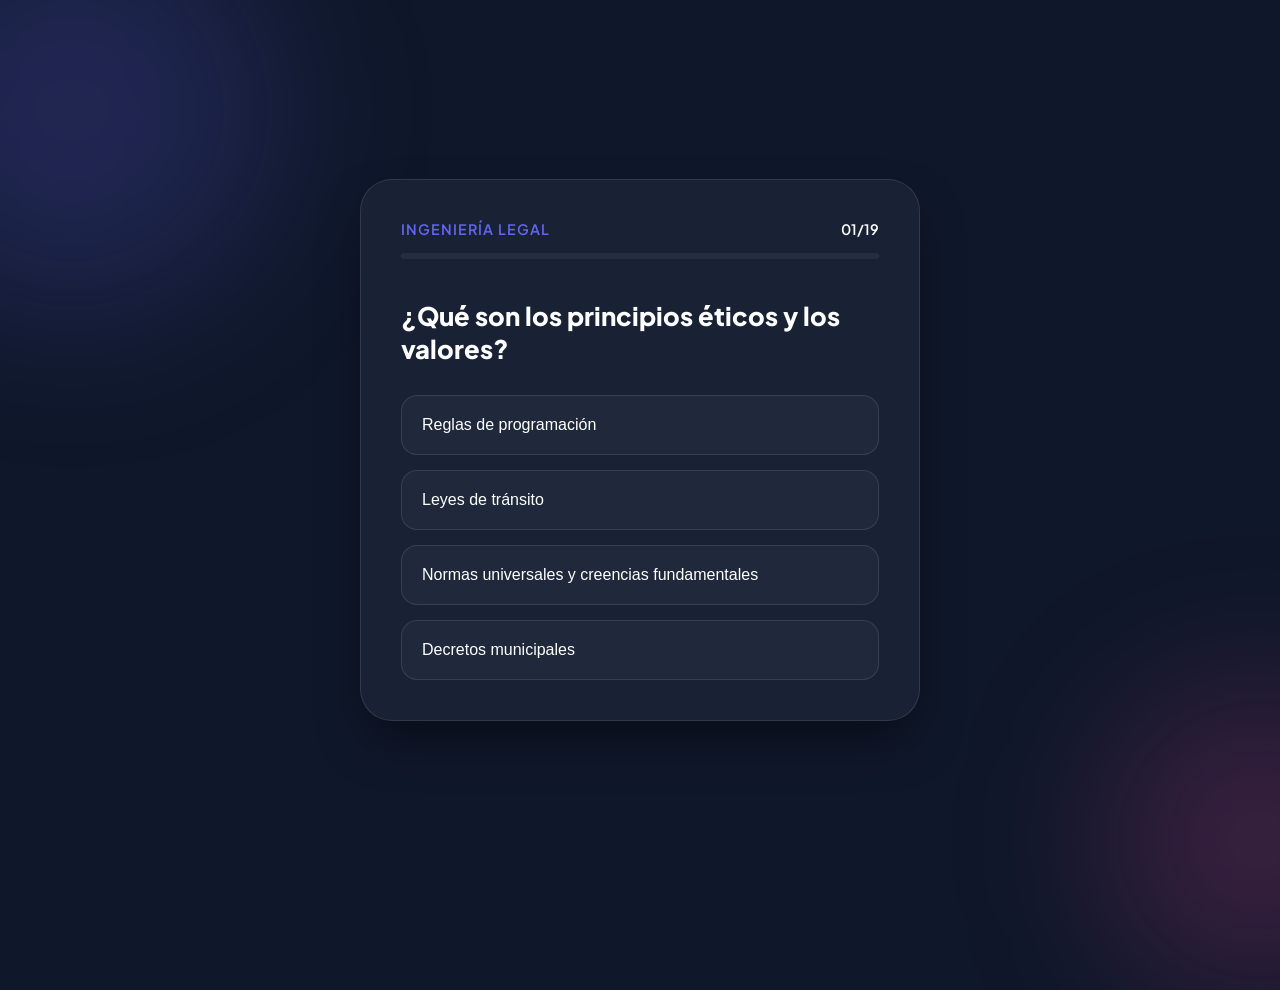
==== ING-LEGAL.html @ d139509a "Add files via upload" ====
<!DOCTYPE html>
<html lang="es">
<head>
    <meta charset="UTF-8">
    <meta name="viewport" content="width=device-width, initial-scale=1.0">
    <title>Legal Engineering Quiz Pro</title>
    <link rel="stylesheet" href="ING-LEGAL.css">
    <link href="https://fonts.googleapis.com/css2?family=Plus+Jakarta+Sans:wght@400;600;800&display=swap" rel="stylesheet">
</head>
<body>
    <div class="background-decor">
        <div class="circle c1"></div>
        <div class="circle c2"></div>
    </div>

    <div class="container">
        <div class="quiz-card" id="main-card">
            <header>
                <div class="top-bar">
                    <span class="category">Ingeniería Legal</span>
                    <span class="q-count" id="q-count">01/19</span>
                </div>
                <div class="progress-wrapper">
                    <div class="progress-fill" id="progress"></div>
                </div>
            </header>

            <main id="game-area">
                <h2 id="question">Cargando...</h2>
                <div id="choices-grid" class="choices-grid"></div>
            </main>

            <section id="results" class="hidden">
                <div class="results-inner">
                    <div class="score-circle">
                        <span id="score-text">0</span>
                        <small>de 19</small>
                    </div>
                    <h2>¡Examen Completado!</h2>
                    <p id="feedback-msg"></p>
                    <button class="btn-restart" onclick="restartQuiz()">Reiniciar Desafío</button>
                </div>
            </section>
        </div>
    </div>
    <script src="ING-LEGAL.js"></script>
</body>
</html>
---- ING-LEGAL.css ----
* { box-sizing: border-box; margin: 0; padding: 0; }

:root {
    --primary: #6366f1;
    --success: #22c55e;
    --danger: #ef4444;
    --glass: rgba(255, 255, 255, 0.1);
    --text: #ffffff;
}

body {
    font-family: 'Plus Jakarta Sans', sans-serif;
    background: #0f172a;
    color: var(--text);
    height: 100vh;
    display: flex;
    justify-content: center;
    align-items: center;
    overflow: hidden;
}

/* Decoración de fondo */
.background-decor .circle {
    position: absolute;
    border-radius: 50%;
    filter: blur(80px);
    z-index: -1;
}
.c1 { width: 400px; height: 400px; background: rgba(99, 102, 241, 0.2); top: -10%; left: -10%; }
.c2 { width: 300px; height: 300px; background: rgba(236, 72, 153, 0.2); bottom: -10%; right: -10%; }

.container { width: 100%; max-width: 600px; padding: 20px; z-index: 1; }

.quiz-card {
    background: rgba(30, 41, 59, 0.7);
    backdrop-filter: blur(12px);
    border: 1px solid rgba(255, 255, 255, 0.1);
    border-radius: 32px;
    padding: 40px;
    box-shadow: 0 25px 50px -12px rgba(0,0,0,0.5);
    animation: fadeIn 0.8s ease-out;
}

.top-bar { display: flex; justify-content: space-between; margin-bottom: 15px; font-weight: 600; font-size: 0.9rem; }
.category { color: var(--primary); text-transform: uppercase; letter-spacing: 1px; }

.progress-wrapper {
    background: rgba(255,255,255,0.05);
    height: 6px;
    border-radius: 10px;
    margin-bottom: 40px;
}

.progress-fill {
    background: linear-gradient(90deg, var(--primary), #a855f7);
    height: 100%;
    width: 0%;
    border-radius: 10px;
    transition: width 0.6s cubic-bezier(0.34, 1.56, 0.64, 1);
}

h2 { font-size: 1.6rem; line-height: 1.3; margin-bottom: 30px; font-weight: 800; }

.choices-grid { display: flex; flex-direction: column; gap: 15px; }

.choice-btn {
    background: rgba(255, 255, 255, 0.03);
    border: 1px solid rgba(255, 255, 255, 0.1);
    color: var(--text);
    padding: 20px;
    border-radius: 16px;
    text-align: left;
    font-size: 1rem;
    cursor: pointer;
    transition: all 0.3s;
}

.choice-btn:hover {
    background: rgba(255, 255, 255, 0.08);
    transform: translateX(10px);
    border-color: var(--primary);
}

/* Clases de estado */
.correct { background: var(--success) !important; color: white; border-color: var(--success); }
.wrong { background: var(--danger) !important; color: white; border-color: var(--danger); animation: shake 0.4s; }

.hidden { display: none; }

/* Resultados */
.results-inner { text-align: center; animation: zoomIn 0.5s; }
.score-circle {
    width: 150px; height: 150px; border: 5px solid var(--primary);
    border-radius: 50%; margin: 0 auto 20px;
    display: flex; flex-direction: column; justify-content: center;
    font-size: 3rem; font-weight: 800;
}
.score-circle small { font-size: 1rem; color: #94a3b8; }

.btn-restart {
    margin-top: 30px; padding: 18px 40px; border-radius: 15px;
    border: none; background: var(--primary); color: white;
    font-weight: 700; cursor: pointer; width: 100%;
}

/* Animaciones */
@keyframes fadeIn { from { opacity: 0; transform: translateY(20px); } to { opacity: 1; transform: translateY(0); } }
@keyframes shake { 0%, 100% { transform: translateX(0); } 25% { transform: translateX(-5px); } 75% { transform: translateX(5px); } }
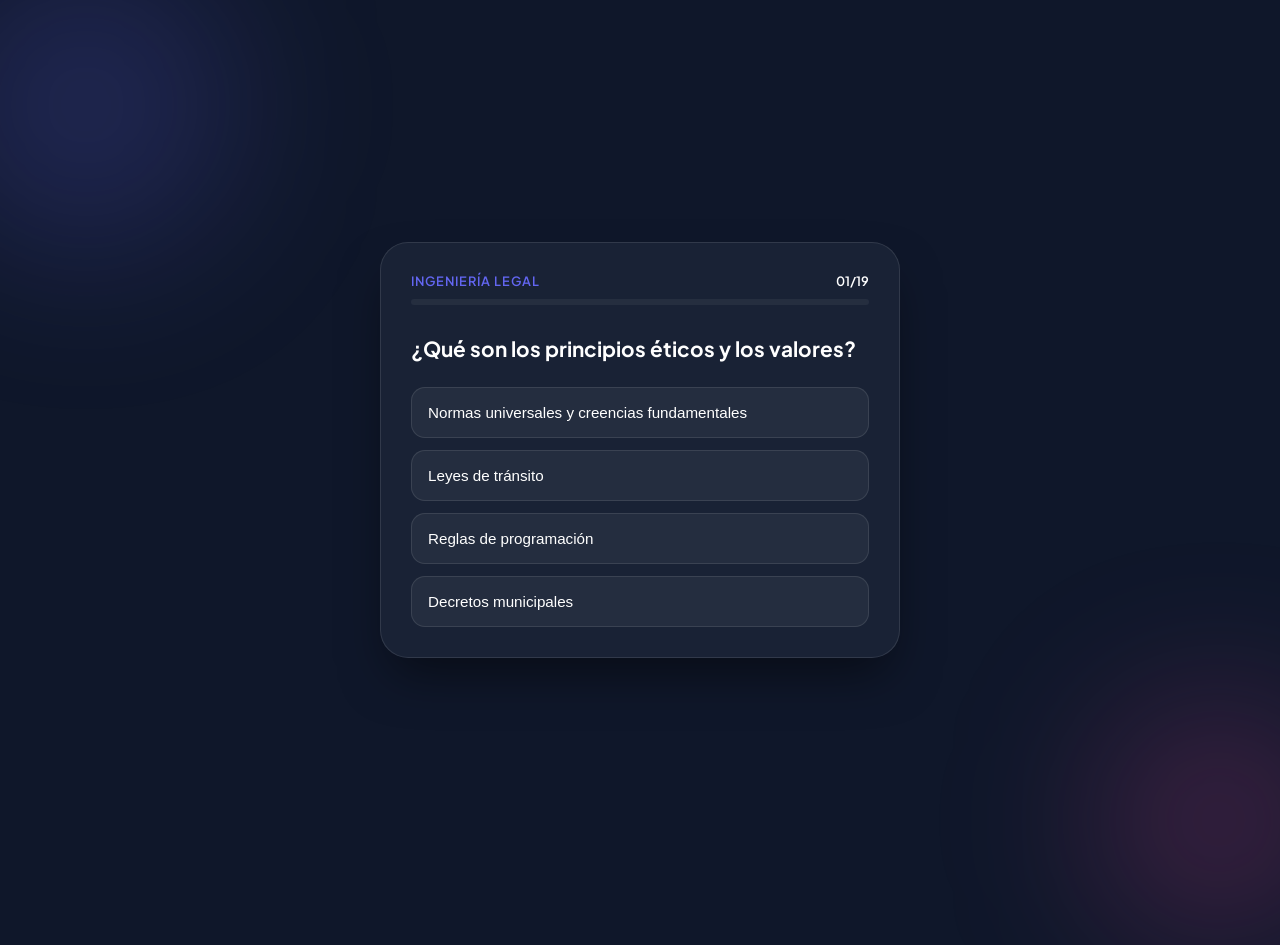
==== commit 97bcbd8b: "ING-LEGAL.html" ====
--- a/ING-LEGAL.html
+++ b/ING-LEGAL.html
@@ -3,22 +3,135 @@
 <head>
     <meta charset="UTF-8">
     <meta name="viewport" content="width=device-width, initial-scale=1.0">
-    <title>Legal Engineering Quiz Pro</title>
-    <link rel="stylesheet" href="ING-LEGAL.css">
+    <title>Ingeniería Legal - Quiz Pro</title>
     <link href="https://fonts.googleapis.com/css2?family=Plus+Jakarta+Sans:wght@400;600;800&display=swap" rel="stylesheet">
+    <style>
+        /* --- ESTILOS CSS --- */
+        * { box-sizing: border-box; margin: 0; padding: 0; }
+        :root {
+            --primary: #6366f1;
+            --success: #22c55e;
+            --danger: #ef4444;
+            --text: #ffffff;
+        }
+
+        body {
+            font-family: 'Plus Jakarta Sans', sans-serif;
+            background: #0f172a;
+            color: var(--text);
+            height: 100vh;
+            display: flex;
+            justify-content: center;
+            align-items: center;
+            overflow: hidden;
+        }
+
+        /* Decoración de fondo */
+        .background-decor .circle {
+            position: absolute;
+            border-radius: 50%;
+            filter: blur(80px);
+            z-index: -1;
+        }
+        .c1 { width: 300px; height: 300px; background: rgba(99, 102, 241, 0.2); top: -5%; left: -5%; }
+        .c2 { width: 250px; height: 250px; background: rgba(236, 72, 153, 0.2); bottom: -5%; right: -5%; }
+
+        .container { width: 100%; max-width: 550px; padding: 15px; z-index: 1; }
+
+        .quiz-card {
+            background: rgba(30, 41, 59, 0.7);
+            backdrop-filter: blur(15px);
+            -webkit-backdrop-filter: blur(15px);
+            border: 1px solid rgba(255, 255, 255, 0.1);
+            border-radius: 28px;
+            padding: 30px;
+            box-shadow: 0 25px 50px -12px rgba(0,0,0,0.5);
+        }
+
+        .top-bar { display: flex; justify-content: space-between; margin-bottom: 10px; font-weight: 600; font-size: 0.8rem; }
+        .category { color: var(--primary); text-transform: uppercase; letter-spacing: 1px; }
+
+        .progress-wrapper {
+            background: rgba(255,255,255,0.05);
+            height: 6px;
+            border-radius: 10px;
+            margin-bottom: 30px;
+        }
+
+        .progress-fill {
+            background: linear-gradient(90deg, var(--primary), #a855f7);
+            height: 100%;
+            width: 0%;
+            border-radius: 10px;
+            transition: width 0.6s ease;
+        }
+
+        h2 { font-size: 1.3rem; line-height: 1.3; margin-bottom: 25px; font-weight: 700; }
+
+        .choices-grid { display: flex; flex-direction: column; gap: 12px; }
+
+        .choice-btn {
+            background: rgba(255, 255, 255, 0.05);
+            border: 1px solid rgba(255, 255, 255, 0.1);
+            color: var(--text);
+            padding: 16px;
+            border-radius: 14px;
+            text-align: left;
+            font-size: 0.95rem;
+            cursor: pointer;
+            transition: all 0.2s ease;
+            outline: none;
+        }
+
+        .choice-btn:active { transform: scale(0.98); }
+
+        .correct { background: var(--success) !important; border-color: var(--success); }
+        .wrong { background: var(--danger) !important; border-color: var(--danger); animation: shake 0.4s; }
+
+        .hidden { display: none; }
+
+        .results-inner { text-align: center; }
+        .score-circle {
+            width: 120px; height: 120px; border: 4px solid var(--primary);
+            border-radius: 50%; margin: 0 auto 15px;
+            display: flex; flex-direction: column; justify-content: center;
+            font-size: 2.5rem; font-weight: 800;
+        }
+        .score-circle small { font-size: 0.9rem; color: #94a3b8; }
+
+        .btn-restart {
+            margin-top: 20px; padding: 16px; border-radius: 12px;
+            border: none; background: var(--primary); color: white;
+            font-weight: 700; cursor: pointer; width: 100%; font-size: 1rem;
+        }
+
+        @keyframes shake { 
+            0%, 100% { transform: translateX(0); } 
+            25% { transform: translateX(-5px); } 
+            75% { transform: translateX(5px); } 
+        }
+
+        /* Ajustes para móviles pequeños */
+        @media (max-width: 480px) {
+            .quiz-card { padding: 20px; }
+            h2 { font-size: 1.1rem; }
+            .choice-btn { padding: 14px; font-size: 0.85rem; }
+        }
+    </style>
 </head>
 <body>
+
     <div class="background-decor">
         <div class="circle c1"></div>
         <div class="circle c2"></div>
     </div>
 
     <div class="container">
-        <div class="quiz-card" id="main-card">
-            <header>
+        <div class="quiz-card">
+            <header id="quiz-header">
                 <div class="top-bar">
-                    <span class="category">Ingeniería Legal</span>
-                    <span class="q-count" id="q-count">01/19</span>
+                    <span class="category">INGENIERÍA LEGAL</span>
+                    <span id="q-count">01/19</span>
                 </div>
                 <div class="progress-wrapper">
                     <div class="progress-fill" id="progress"></div>
@@ -36,13 +149,106 @@
                         <span id="score-text">0</span>
                         <small>de 19</small>
                     </div>
-                    <h2>¡Examen Completado!</h2>
+                    <h2 id="feedback-title">¡Terminado!</h2>
                     <p id="feedback-msg"></p>
-                    <button class="btn-restart" onclick="restartQuiz()">Reiniciar Desafío</button>
+                    <button class="btn-restart" onclick="restartQuiz()">Volver a intentar</button>
                 </div>
             </section>
         </div>
     </div>
-    <script src="ING-LEGAL.js"></script>
+
+    <script>
+        /* --- LÓGICA JAVASCRIPT --- */
+        const questions = [
+            { q: "¿Qué son los principios éticos y los valores?", options: ["Normas universales y creencias fundamentales", "Leyes de tránsito", "Reglas de programación", "Decretos municipales"], correct: "Normas universales y creencias fundamentales" },
+            { q: "¿Qué principio ético es fundamental en la ingeniería de sistemas?", options: ["Integridad", "Velocidad", "Lucro", "Individualismo"], correct: "Integridad" },
+            { q: "¿Qué son los valores personales o profesionales?", options: ["Creencias que guían el comportamiento e ideales", "Títulos académicos", "Sueldos y beneficios", "Leyes del estado"], correct: "Creencias que guían el comportamiento e ideales" },
+            { q: "¿Qué es el ordenamiento legal?", options: ["Conjunto de normas, leyes y principios que regulan la sociedad", "Un manual de hardware", "Un contrato privado", "Un algoritmo de búsqueda"], correct: "Conjunto de normas, leyes y principios que regulan la sociedad" },
+            { q: "¿Qué es la deontología?", options: ["Rama de la ética que estudia los deberes y normas", "Estudio de las consecuencias", "Derecho penal", "Administración de empresas"], correct: "Rama de la ética que estudia los deberes y normas" },
+            { q: "¿Qué es la deontología en la ingeniería de sistemas?", options: ["Estudio de normas éticas que guían la conducta del ingeniero", "Reparación de computadoras", "Venta de software", "Gestión de bases de datos"], correct: "Estudio de normas éticas que guían la conducta del ingeniero" },
+            { q: "¿Qué es el derecho público?", options: ["Regula las relaciones entre individuos y el Estado", "Contratos privados", "Derecho de autor", "Ventas comerciales"], correct: "Regula las relaciones entre individuos y el Estado" },
+            { q: "¿Qué regula el derecho administrativo?", options: ["Organización, funciones y procedimientos del Estado", "Contratos laborales", "Propiedad intelectual", "Protección de datos"], correct: "Organización, funciones y procedimientos del Estado" },
+            { q: "¿Qué es el derecho laboral o derecho del trabajo?", options: ["Regula relaciones entre empleadores y trabajadores", "Regula el medio ambiente", "Regula el hacking", "Regula los contratos del Estado"], correct: "Regula relaciones entre empleadores y trabajadores" },
+            { q: "¿Qué regula el derecho medioambiental?", options: ["Actividades humanas en relación con el medio ambiente", "Telecomunicaciones", "Propiedad privada", "Derecho penal"], correct: "Actividades humanas en relación con el medio ambiente" },
+            { q: "¿Cuál es el objetivo principal de la Ley 164 en Bolivia?", options: ["Acceso equitativo a telecomunicaciones y TIC", "Cobrar impuestos", "Prohibir el internet", "Regular los sindicatos"], correct: "Acceso equitativo a telecomunicaciones y TIC" },
+            { q: "¿Qué es la propiedad intelectual?", options: ["Derechos exclusivos sobre creaciones intelectuales e inventos", "Derechos sobre casas y terrenos", "Dinero en el banco", "Equipos informáticos"], correct: "Derechos exclusivos sobre creaciones intelectuales e inventos" },
+            { q: "¿Por qué es crucial la propiedad intelectual en software?", options: ["Protege creaciones e incentiva la innovación", "Para que sea gratuito", "Para evitar que se use", "No tiene importancia"], correct: "Protege creaciones e incentiva la innovación" },
+            { q: "¿Qué dilema ético pueden enfrentar los ingenieros de sistemas?", options: ["Desarrollo de sistemas que invadan la privacidad", "Elegir un lenguaje de programación", "Llegar tarde al trabajo", "El precio del hardware"], correct: "Desarrollo de sistemas que invadan la privacidad" },
+            { q: "¿Qué es la informática forense?", options: ["Recopilar, analizar y reportar datos digitales de manera legal", "Arreglar archivos borrados", "Hackear sistemas", "Instalar software"], correct: "Recopilar, analizar y reportar datos digitales de manera legal" },
+            { q: "¿Qué constituye un delito informático?", options: ["Actividades ilegales que involucran tecnologías", "Olvidar la contraseña", "Usar programas piratas", "Navegar por la Deep Web"], correct: "Actividades ilegales que involucran tecnologías" },
+            { q: "¿Qué es un hacker?", options: ["Persona con conocimiento profundo dedicada al aprendizaje", "Alguien que roba bancos", "Un virus informático", "Un estafador"], correct: "Persona con conocimiento profundo dedicada al aprendizaje" },
+            { q: "¿Qué es un cracker?", options: ["Persona que vulnera seguridad con intenciones maliciosas", "Un experto en redes", "Un programa para hackear", "Un reparador de hardware"], correct: "Persona que vulnera seguridad con intenciones maliciosas" },
+            { q: "¿Cuál es la diferencia principal entre un hacker y un cracker?", options: ["La motivación y las actividades (daño vs aprendizaje)", "La edad", "La marca de computadora", "Ninguna"], correct: "La motivación y las actividades (daño vs aprendizaje)" }
+        ];
+
+        let currentIdx = 0;
+        let score = 0;
+        let canClick = true;
+
+        const shuffle = (array) => array.sort(() => Math.random() - 0.5);
+
+        function restartQuiz() {
+            currentIdx = 0;
+            score = 0;
+            document.getElementById('results').classList.add('hidden');
+            document.getElementById('game-area').classList.remove('hidden');
+            document.getElementById('quiz-header').classList.remove('hidden');
+            renderQuestion();
+        }
+
+        function renderQuestion() {
+            canClick = true;
+            const qData = questions[currentIdx];
+            
+            document.getElementById('q-count').innerText = `${String(currentIdx + 1).padStart(2, '0')}/${questions.length}`;
+            document.getElementById('question').innerText = qData.q;
+            document.getElementById('progress').style.width = `${((currentIdx) / questions.length) * 100}%`;
+
+            const grid = document.getElementById('choices-grid');
+            grid.innerHTML = '';
+
+            shuffle([...qData.options]).forEach(opt => {
+                const btn = document.createElement('button');
+                btn.className = 'choice-btn';
+                btn.innerText = opt;
+                btn.onclick = () => checkAnswer(opt, btn);
+                grid.appendChild(btn);
+            });
+        }
+
+        function checkAnswer(selected, btn) {
+            if (!canClick) return;
+            canClick = false;
+
+            const correct = questions[currentIdx].correct;
+            if (selected === correct) {
+                score++;
+                btn.classList.add('correct');
+            } else {
+                btn.classList.add('wrong');
+                Array.from(document.querySelectorAll('.choice-btn')).forEach(b => {
+                    if (b.innerText === correct) b.classList.add('correct');
+                });
+            }
+
+            setTimeout(() => {
+                currentIdx++;
+                if (currentIdx < questions.length) renderQuestion();
+                else showFinal();
+            }, 1200);
+        }
+
+        function showFinal() {
+            document.getElementById('game-area').classList.add('hidden');
+            document.getElementById('quiz-header').classList.add('hidden');
+            document.getElementById('results').classList.remove('hidden');
+            document.getElementById('score-text').innerText = score;
+            
+            let msg = score > 15 ? "¡Excelente! Nivel experto." : (score > 9 ? "¡Buen trabajo!" : "Sigue repasando.");
+            document.getElementById('feedback-msg').innerText = msg;
+        }
+
+        restartQuiz();
+    </script>
 </body>
-</html>+</html>
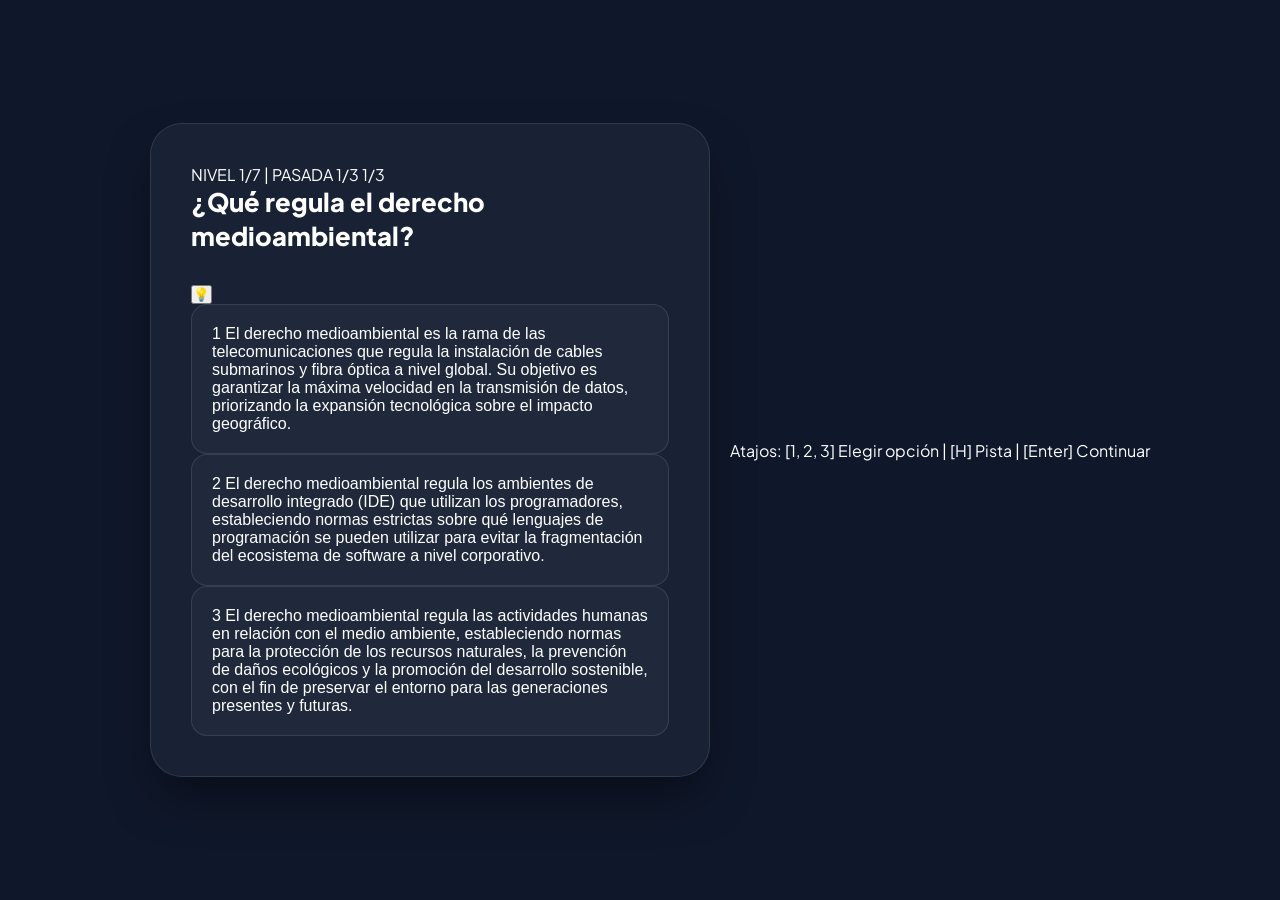
==== commit b6ea872f: "ING-LEGAL.html" ====
--- a/ING-LEGAL.html
+++ b/ING-LEGAL.html
@@ -3,252 +3,60 @@
 <head>
     <meta charset="UTF-8">
     <meta name="viewport" content="width=device-width, initial-scale=1.0">
-    <title>Ingeniería Legal - Quiz Pro</title>
-    <link href="https://fonts.googleapis.com/css2?family=Plus+Jakarta+Sans:wght@400;600;800&display=swap" rel="stylesheet">
-    <style>
-        /* --- ESTILOS CSS --- */
-        * { box-sizing: border-box; margin: 0; padding: 0; }
-        :root {
-            --primary: #6366f1;
-            --success: #22c55e;
-            --danger: #ef4444;
-            --text: #ffffff;
-        }
-
-        body {
-            font-family: 'Plus Jakarta Sans', sans-serif;
-            background: #0f172a;
-            color: var(--text);
-            height: 100vh;
-            display: flex;
-            justify-content: center;
-            align-items: center;
-            overflow: hidden;
-        }
-
-        /* Decoración de fondo */
-        .background-decor .circle {
-            position: absolute;
-            border-radius: 50%;
-            filter: blur(80px);
-            z-index: -1;
-        }
-        .c1 { width: 300px; height: 300px; background: rgba(99, 102, 241, 0.2); top: -5%; left: -5%; }
-        .c2 { width: 250px; height: 250px; background: rgba(236, 72, 153, 0.2); bottom: -5%; right: -5%; }
-
-        .container { width: 100%; max-width: 550px; padding: 15px; z-index: 1; }
-
-        .quiz-card {
-            background: rgba(30, 41, 59, 0.7);
-            backdrop-filter: blur(15px);
-            -webkit-backdrop-filter: blur(15px);
-            border: 1px solid rgba(255, 255, 255, 0.1);
-            border-radius: 28px;
-            padding: 30px;
-            box-shadow: 0 25px 50px -12px rgba(0,0,0,0.5);
-        }
-
-        .top-bar { display: flex; justify-content: space-between; margin-bottom: 10px; font-weight: 600; font-size: 0.8rem; }
-        .category { color: var(--primary); text-transform: uppercase; letter-spacing: 1px; }
-
-        .progress-wrapper {
-            background: rgba(255,255,255,0.05);
-            height: 6px;
-            border-radius: 10px;
-            margin-bottom: 30px;
-        }
-
-        .progress-fill {
-            background: linear-gradient(90deg, var(--primary), #a855f7);
-            height: 100%;
-            width: 0%;
-            border-radius: 10px;
-            transition: width 0.6s ease;
-        }
-
-        h2 { font-size: 1.3rem; line-height: 1.3; margin-bottom: 25px; font-weight: 700; }
-
-        .choices-grid { display: flex; flex-direction: column; gap: 12px; }
-
-        .choice-btn {
-            background: rgba(255, 255, 255, 0.05);
-            border: 1px solid rgba(255, 255, 255, 0.1);
-            color: var(--text);
-            padding: 16px;
-            border-radius: 14px;
-            text-align: left;
-            font-size: 0.95rem;
-            cursor: pointer;
-            transition: all 0.2s ease;
-            outline: none;
-        }
-
-        .choice-btn:active { transform: scale(0.98); }
-
-        .correct { background: var(--success) !important; border-color: var(--success); }
-        .wrong { background: var(--danger) !important; border-color: var(--danger); animation: shake 0.4s; }
-
-        .hidden { display: none; }
-
-        .results-inner { text-align: center; }
-        .score-circle {
-            width: 120px; height: 120px; border: 4px solid var(--primary);
-            border-radius: 50%; margin: 0 auto 15px;
-            display: flex; flex-direction: column; justify-content: center;
-            font-size: 2.5rem; font-weight: 800;
-        }
-        .score-circle small { font-size: 0.9rem; color: #94a3b8; }
-
-        .btn-restart {
-            margin-top: 20px; padding: 16px; border-radius: 12px;
-            border: none; background: var(--primary); color: white;
-            font-weight: 700; cursor: pointer; width: 100%; font-size: 1rem;
-        }
-
-        @keyframes shake { 
-            0%, 100% { transform: translateX(0); } 
-            25% { transform: translateX(-5px); } 
-            75% { transform: translateX(5px); } 
-        }
-
-        /* Ajustes para móviles pequeños */
-        @media (max-width: 480px) {
-            .quiz-card { padding: 20px; }
-            h2 { font-size: 1.1rem; }
-            .choice-btn { padding: 14px; font-size: 0.85rem; }
-        }
-    </style>
+    <title>Tutor Pro: Ingeniería Legal</title>
+    <link href="https://fonts.googleapis.com/css2?family=Plus+Jakarta+Sans:wght@400;500;600;700&display=swap" rel="stylesheet">
+    <link rel="stylesheet" href="ING-LEGAL.css">
 </head>
 <body>
 
-    <div class="background-decor">
-        <div class="circle c1"></div>
-        <div class="circle c2"></div>
-    </div>
+    <div class="bg-glow"></div>
 
     <div class="container">
         <div class="quiz-card">
-            <header id="quiz-header">
-                <div class="top-bar">
-                    <span class="category">INGENIERÍA LEGAL</span>
-                    <span id="q-count">01/19</span>
+            <header id="header-ui">
+                <div class="top-info">
+                    <span>TUTOR PRO | INGENIERÍA LEGAL</span>
+                    <span id="q-counter">01/19</span>
                 </div>
-                <div class="progress-wrapper">
-                    <div class="progress-fill" id="progress"></div>
+                <div class="progress-container">
+                    <div class="progress-fill" id="bar"></div>
                 </div>
             </header>
 
-            <main id="game-area">
-                <h2 id="question">Cargando...</h2>
-                <div id="choices-grid" class="choices-grid"></div>
+            <main id="quiz-ui">
+                <div class="question-header">
+                    <h2 id="question">Cargando...</h2>
+                    <button class="btn-theory" onclick="showTheory()" title="Necesito un repaso (Tecla H)">💡</button>
+                </div>
+                
+                <div id="feedback-box" class="feedback-box hidden"></div>
+
+                <div id="choices-container" class="choices-stack"></div>
+                
+                <button id="btn-next" class="btn-next hidden" onclick="nextQuestion()">Entendido, Continuar (Enter) ➔</button>
             </main>
 
-            <section id="results" class="hidden">
-                <div class="results-inner">
-                    <div class="score-circle">
-                        <span id="score-text">0</span>
-                        <small>de 19</small>
+            <section id="result-ui" class="hidden">
+                <div class="results">
+                    <h2>¡Misión Cumplida! 🎓</h2>
+                    <p>Has completado el repaso con la técnica de repetición espaciada.</p>
+                    
+                    <div id="analysis-box" class="analysis-box">
+                        <h3>📊 Tu Resumen Analítico</h3>
+                        <p id="analysis-msg">Temas que debes repasar antes del examen:</p>
+                        <ul id="weak-topics-list"></ul>
                     </div>
-                    <h2 id="feedback-title">¡Terminado!</h2>
-                    <p id="feedback-msg"></p>
-                    <button class="btn-restart" onclick="restartQuiz()">Volver a intentar</button>
+
+                    <button class="btn-restart" onclick="initQuiz(true)">Iniciar nuevo repaso</button>
                 </div>
             </section>
         </div>
     </div>
 
-    <script>
-        /* --- LÓGICA JAVASCRIPT --- */
-        const questions = [
-            { q: "¿Qué son los principios éticos y los valores?", options: ["Normas universales y creencias fundamentales", "Leyes de tránsito", "Reglas de programación", "Decretos municipales"], correct: "Normas universales y creencias fundamentales" },
-            { q: "¿Qué principio ético es fundamental en la ingeniería de sistemas?", options: ["Integridad", "Velocidad", "Lucro", "Individualismo"], correct: "Integridad" },
-            { q: "¿Qué son los valores personales o profesionales?", options: ["Creencias que guían el comportamiento e ideales", "Títulos académicos", "Sueldos y beneficios", "Leyes del estado"], correct: "Creencias que guían el comportamiento e ideales" },
-            { q: "¿Qué es el ordenamiento legal?", options: ["Conjunto de normas, leyes y principios que regulan la sociedad", "Un manual de hardware", "Un contrato privado", "Un algoritmo de búsqueda"], correct: "Conjunto de normas, leyes y principios que regulan la sociedad" },
-            { q: "¿Qué es la deontología?", options: ["Rama de la ética que estudia los deberes y normas", "Estudio de las consecuencias", "Derecho penal", "Administración de empresas"], correct: "Rama de la ética que estudia los deberes y normas" },
-            { q: "¿Qué es la deontología en la ingeniería de sistemas?", options: ["Estudio de normas éticas que guían la conducta del ingeniero", "Reparación de computadoras", "Venta de software", "Gestión de bases de datos"], correct: "Estudio de normas éticas que guían la conducta del ingeniero" },
-            { q: "¿Qué es el derecho público?", options: ["Regula las relaciones entre individuos y el Estado", "Contratos privados", "Derecho de autor", "Ventas comerciales"], correct: "Regula las relaciones entre individuos y el Estado" },
-            { q: "¿Qué regula el derecho administrativo?", options: ["Organización, funciones y procedimientos del Estado", "Contratos laborales", "Propiedad intelectual", "Protección de datos"], correct: "Organización, funciones y procedimientos del Estado" },
-            { q: "¿Qué es el derecho laboral o derecho del trabajo?", options: ["Regula relaciones entre empleadores y trabajadores", "Regula el medio ambiente", "Regula el hacking", "Regula los contratos del Estado"], correct: "Regula relaciones entre empleadores y trabajadores" },
-            { q: "¿Qué regula el derecho medioambiental?", options: ["Actividades humanas en relación con el medio ambiente", "Telecomunicaciones", "Propiedad privada", "Derecho penal"], correct: "Actividades humanas en relación con el medio ambiente" },
-            { q: "¿Cuál es el objetivo principal de la Ley 164 en Bolivia?", options: ["Acceso equitativo a telecomunicaciones y TIC", "Cobrar impuestos", "Prohibir el internet", "Regular los sindicatos"], correct: "Acceso equitativo a telecomunicaciones y TIC" },
-            { q: "¿Qué es la propiedad intelectual?", options: ["Derechos exclusivos sobre creaciones intelectuales e inventos", "Derechos sobre casas y terrenos", "Dinero en el banco", "Equipos informáticos"], correct: "Derechos exclusivos sobre creaciones intelectuales e inventos" },
-            { q: "¿Por qué es crucial la propiedad intelectual en software?", options: ["Protege creaciones e incentiva la innovación", "Para que sea gratuito", "Para evitar que se use", "No tiene importancia"], correct: "Protege creaciones e incentiva la innovación" },
-            { q: "¿Qué dilema ético pueden enfrentar los ingenieros de sistemas?", options: ["Desarrollo de sistemas que invadan la privacidad", "Elegir un lenguaje de programación", "Llegar tarde al trabajo", "El precio del hardware"], correct: "Desarrollo de sistemas que invadan la privacidad" },
-            { q: "¿Qué es la informática forense?", options: ["Recopilar, analizar y reportar datos digitales de manera legal", "Arreglar archivos borrados", "Hackear sistemas", "Instalar software"], correct: "Recopilar, analizar y reportar datos digitales de manera legal" },
-            { q: "¿Qué constituye un delito informático?", options: ["Actividades ilegales que involucran tecnologías", "Olvidar la contraseña", "Usar programas piratas", "Navegar por la Deep Web"], correct: "Actividades ilegales que involucran tecnologías" },
-            { q: "¿Qué es un hacker?", options: ["Persona con conocimiento profundo dedicada al aprendizaje", "Alguien que roba bancos", "Un virus informático", "Un estafador"], correct: "Persona con conocimiento profundo dedicada al aprendizaje" },
-            { q: "¿Qué es un cracker?", options: ["Persona que vulnera seguridad con intenciones maliciosas", "Un experto en redes", "Un programa para hackear", "Un reparador de hardware"], correct: "Persona que vulnera seguridad con intenciones maliciosas" },
-            { q: "¿Cuál es la diferencia principal entre un hacker y un cracker?", options: ["La motivación y las actividades (daño vs aprendizaje)", "La edad", "La marca de computadora", "Ninguna"], correct: "La motivación y las actividades (daño vs aprendizaje)" }
-        ];
+    <div class="keyboard-hints">
+        Atajos: [1, 2, 3] Elegir opción | [H] Pista | [Enter] Continuar
+    </div>
 
-        let currentIdx = 0;
-        let score = 0;
-        let canClick = true;
-
-        const shuffle = (array) => array.sort(() => Math.random() - 0.5);
-
-        function restartQuiz() {
-            currentIdx = 0;
-            score = 0;
-            document.getElementById('results').classList.add('hidden');
-            document.getElementById('game-area').classList.remove('hidden');
-            document.getElementById('quiz-header').classList.remove('hidden');
-            renderQuestion();
-        }
-
-        function renderQuestion() {
-            canClick = true;
-            const qData = questions[currentIdx];
-            
-            document.getElementById('q-count').innerText = `${String(currentIdx + 1).padStart(2, '0')}/${questions.length}`;
-            document.getElementById('question').innerText = qData.q;
-            document.getElementById('progress').style.width = `${((currentIdx) / questions.length) * 100}%`;
-
-            const grid = document.getElementById('choices-grid');
-            grid.innerHTML = '';
-
-            shuffle([...qData.options]).forEach(opt => {
-                const btn = document.createElement('button');
-                btn.className = 'choice-btn';
-                btn.innerText = opt;
-                btn.onclick = () => checkAnswer(opt, btn);
-                grid.appendChild(btn);
-            });
-        }
-
-        function checkAnswer(selected, btn) {
-            if (!canClick) return;
-            canClick = false;
-
-            const correct = questions[currentIdx].correct;
-            if (selected === correct) {
-                score++;
-                btn.classList.add('correct');
-            } else {
-                btn.classList.add('wrong');
-                Array.from(document.querySelectorAll('.choice-btn')).forEach(b => {
-                    if (b.innerText === correct) b.classList.add('correct');
-                });
-            }
-
-            setTimeout(() => {
-                currentIdx++;
-                if (currentIdx < questions.length) renderQuestion();
-                else showFinal();
-            }, 1200);
-        }
-
-        function showFinal() {
-            document.getElementById('game-area').classList.add('hidden');
-            document.getElementById('quiz-header').classList.add('hidden');
-            document.getElementById('results').classList.remove('hidden');
-            document.getElementById('score-text').innerText = score;
-            
-            let msg = score > 15 ? "¡Excelente! Nivel experto." : (score > 9 ? "¡Buen trabajo!" : "Sigue repasando.");
-            document.getElementById('feedback-msg').innerText = msg;
-        }
-
-        restartQuiz();
-    </script>
+    <script src="ING-LEGAL.js"></script>
 </body>
 </html>
--- a/ING-LEGAL.css
+++ b/ING-LEGAL.css
@@ -0,0 +1,108 @@
+* { box-sizing: border-box; margin: 0; padding: 0; }
+
+:root {
+    --primary: #6366f1;
+    --success: #22c55e;
+    --danger: #ef4444;
+    --glass: rgba(255, 255, 255, 0.1);
+    --text: #ffffff;
+}
+
+body {
+    font-family: 'Plus Jakarta Sans', sans-serif;
+    background: #0f172a;
+    color: var(--text);
+    height: 100vh;
+    display: flex;
+    justify-content: center;
+    align-items: center;
+    overflow: hidden;
+}
+
+/* Decoración de fondo */
+.background-decor .circle {
+    position: absolute;
+    border-radius: 50%;
+    filter: blur(80px);
+    z-index: -1;
+}
+.c1 { width: 400px; height: 400px; background: rgba(99, 102, 241, 0.2); top: -10%; left: -10%; }
+.c2 { width: 300px; height: 300px; background: rgba(236, 72, 153, 0.2); bottom: -10%; right: -10%; }
+
+.container { width: 100%; max-width: 600px; padding: 20px; z-index: 1; }
+
+.quiz-card {
+    background: rgba(30, 41, 59, 0.7);
+    backdrop-filter: blur(12px);
+    border: 1px solid rgba(255, 255, 255, 0.1);
+    border-radius: 32px;
+    padding: 40px;
+    box-shadow: 0 25px 50px -12px rgba(0,0,0,0.5);
+    animation: fadeIn 0.8s ease-out;
+}
+
+.top-bar { display: flex; justify-content: space-between; margin-bottom: 15px; font-weight: 600; font-size: 0.9rem; }
+.category { color: var(--primary); text-transform: uppercase; letter-spacing: 1px; }
+
+.progress-wrapper {
+    background: rgba(255,255,255,0.05);
+    height: 6px;
+    border-radius: 10px;
+    margin-bottom: 40px;
+}
+
+.progress-fill {
+    background: linear-gradient(90deg, var(--primary), #a855f7);
+    height: 100%;
+    width: 0%;
+    border-radius: 10px;
+    transition: width 0.6s cubic-bezier(0.34, 1.56, 0.64, 1);
+}
+
+h2 { font-size: 1.6rem; line-height: 1.3; margin-bottom: 30px; font-weight: 800; }
+
+.choices-grid { display: flex; flex-direction: column; gap: 15px; }
+
+.choice-btn {
+    background: rgba(255, 255, 255, 0.03);
+    border: 1px solid rgba(255, 255, 255, 0.1);
+    color: var(--text);
+    padding: 20px;
+    border-radius: 16px;
+    text-align: left;
+    font-size: 1rem;
+    cursor: pointer;
+    transition: all 0.3s;
+}
+
+.choice-btn:hover {
+    background: rgba(255, 255, 255, 0.08);
+    transform: translateX(10px);
+    border-color: var(--primary);
+}
+
+/* Clases de estado */
+.correct { background: var(--success) !important; color: white; border-color: var(--success); }
+.wrong { background: var(--danger) !important; color: white; border-color: var(--danger); animation: shake 0.4s; }
+
+.hidden { display: none; }
+
+/* Resultados */
+.results-inner { text-align: center; animation: zoomIn 0.5s; }
+.score-circle {
+    width: 150px; height: 150px; border: 5px solid var(--primary);
+    border-radius: 50%; margin: 0 auto 20px;
+    display: flex; flex-direction: column; justify-content: center;
+    font-size: 3rem; font-weight: 800;
+}
+.score-circle small { font-size: 1rem; color: #94a3b8; }
+
+.btn-restart {
+    margin-top: 30px; padding: 18px 40px; border-radius: 15px;
+    border: none; background: var(--primary); color: white;
+    font-weight: 700; cursor: pointer; width: 100%;
+}
+
+/* Animaciones */
+@keyframes fadeIn { from { opacity: 0; transform: translateY(20px); } to { opacity: 1; transform: translateY(0); } }
+@keyframes shake { 0%, 100% { transform: translateX(0); } 25% { transform: translateX(-5px); } 75% { transform: translateX(5px); } }
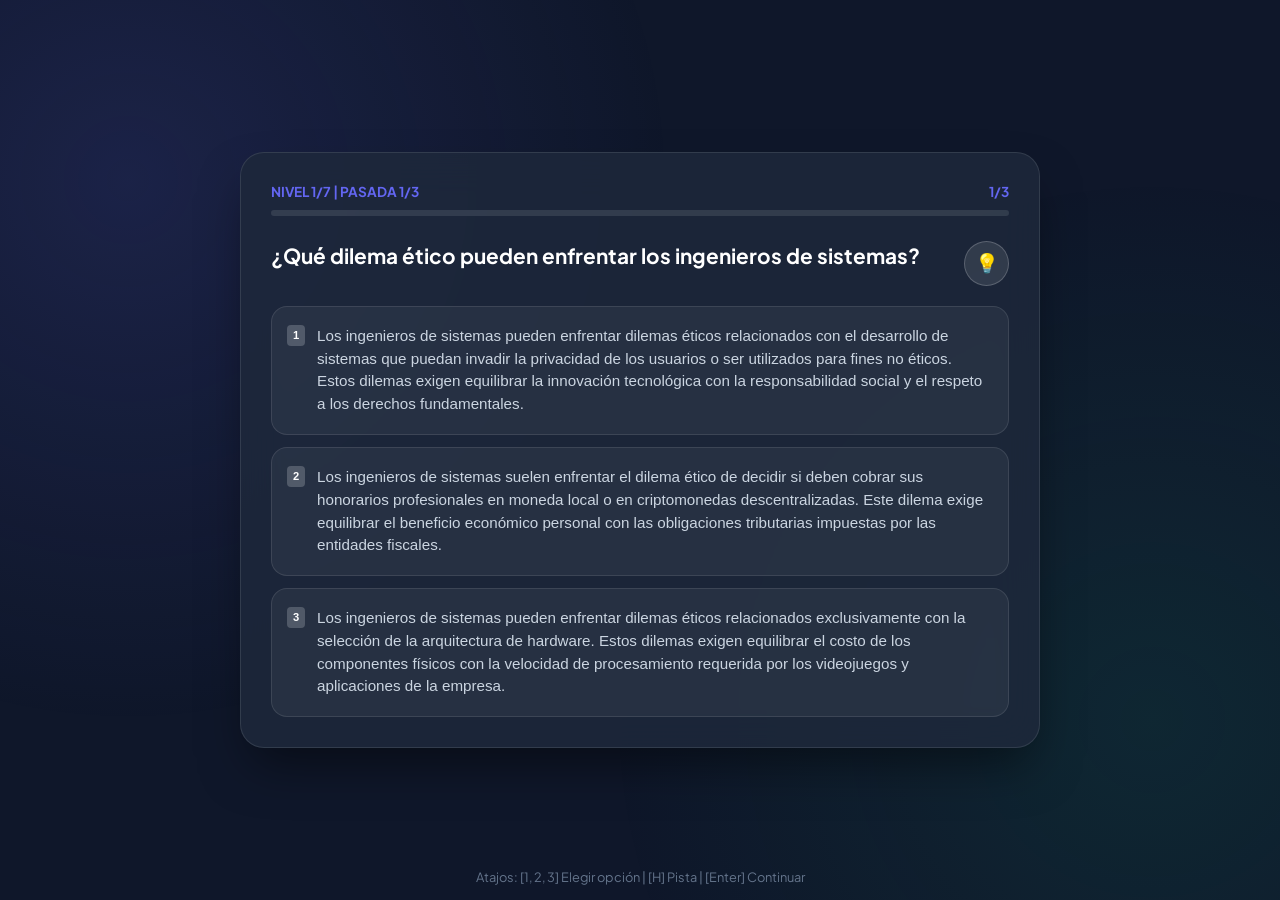
==== commit 1b36fe8a: "index.html" ====
--- a/ING-LEGAL.html
+++ b/ING-LEGAL.html
@@ -60,3 +60,6 @@
     <script src="ING-LEGAL.js"></script>
 </body>
 </html>
+
+
+
--- a/ING-LEGAL.css
+++ b/ING-LEGAL.css
@@ -2,107 +2,124 @@
 
 :root {
     --primary: #6366f1;
-    --success: #22c55e;
-    --danger: #ef4444;
-    --glass: rgba(255, 255, 255, 0.1);
-    --text: #ffffff;
+    --success: #10b981;
+    --warning: #f59e0b;
+    --info: #3b82f6;
+    --glass-bg: rgba(30, 41, 59, 0.85);
+    --text: #f8fafc;
 }
 
 body {
     font-family: 'Plus Jakarta Sans', sans-serif;
     background: #0f172a;
     color: var(--text);
-    height: 100vh;
+    min-height: 100vh;
     display: flex;
     justify-content: center;
     align-items: center;
-    overflow: hidden;
+    padding: 20px;
 }
 
-/* Decoración de fondo */
-.background-decor .circle {
-    position: absolute;
-    border-radius: 50%;
-    filter: blur(80px);
-    z-index: -1;
+.bg-glow {
+    position: fixed; top: 0; left: 0; width: 100%; height: 100%; z-index: -1;
+    background: radial-gradient(circle at 10% 20%, rgba(99, 102, 241, 0.15) 0%, transparent 40%),
+                radial-gradient(circle at 90% 80%, rgba(16, 185, 129, 0.1) 0%, transparent 40%);
 }
-.c1 { width: 400px; height: 400px; background: rgba(99, 102, 241, 0.2); top: -10%; left: -10%; }
-.c2 { width: 300px; height: 300px; background: rgba(236, 72, 153, 0.2); bottom: -10%; right: -10%; }
 
-.container { width: 100%; max-width: 600px; padding: 20px; z-index: 1; }
+.container { width: 100%; max-width: 800px; z-index: 10; }
 
 .quiz-card {
-    background: rgba(30, 41, 59, 0.7);
-    backdrop-filter: blur(12px);
+    background: var(--glass-bg);
+    backdrop-filter: blur(20px);
+    -webkit-backdrop-filter: blur(20px);
     border: 1px solid rgba(255, 255, 255, 0.1);
-    border-radius: 32px;
-    padding: 40px;
+    border-radius: 24px;
+    padding: 30px;
     box-shadow: 0 25px 50px -12px rgba(0,0,0,0.5);
-    animation: fadeIn 0.8s ease-out;
+    transition: all 0.3s ease;
 }
 
-.top-bar { display: flex; justify-content: space-between; margin-bottom: 15px; font-weight: 600; font-size: 0.9rem; }
-.category { color: var(--primary); text-transform: uppercase; letter-spacing: 1px; }
+.top-info { display: flex; justify-content: space-between; font-size: 0.85rem; font-weight: 700; color: var(--primary); margin-bottom: 10px; }
+.progress-container { background: rgba(255,255,255,0.1); height: 6px; border-radius: 10px; overflow: hidden; margin-bottom: 25px; }
+.progress-fill { background: var(--primary); height: 100%; width: 0%; transition: width 0.5s ease; }
 
-.progress-wrapper {
-    background: rgba(255,255,255,0.05);
-    height: 6px;
-    border-radius: 10px;
-    margin-bottom: 40px;
+.question-header { display: flex; justify-content: space-between; align-items: flex-start; gap: 15px; margin-bottom: 20px; }
+h2 { font-size: 1.3rem; line-height: 1.4; color: #fff; flex-grow: 1; }
+
+.btn-theory {
+    background: rgba(255, 255, 255, 0.1); border: 1px solid rgba(255,255,255,0.2);
+    border-radius: 50%; width: 45px; height: 45px; font-size: 1.2rem;
+    cursor: pointer; transition: all 0.2s; display: flex; justify-content: center; align-items: center;
+    flex-shrink: 0;
+}
+.btn-theory:hover { background: var(--warning); transform: scale(1.1); box-shadow: 0 0 15px rgba(245, 158, 11, 0.4); }
+
+.feedback-box {
+    padding: 15px 20px; border-radius: 12px; margin-bottom: 20px;
+    font-size: 0.95rem; line-height: 1.5; font-weight: 500;
+    animation: fadeIn 0.3s ease;
+}
+.feedback-warning { background: rgba(245, 158, 11, 0.15); border-left: 4px solid var(--warning); color: #fcd34d; }
+.feedback-info { background: rgba(59, 130, 246, 0.15); border-left: 4px solid var(--info); color: #93c5fd; }
+.feedback-success { background: rgba(16, 185, 129, 0.15); border-left: 4px solid var(--success); color: #6ee7b7; }
+
+.choices-stack { display: flex; flex-direction: column; gap: 12px; }
+
+.choice-btn {
+    background: rgba(255, 255, 255, 0.05); border: 1px solid rgba(255, 255, 255, 0.1);
+    color: #cbd5e1; padding: 18px 18px 18px 45px; border-radius: 16px; text-align: left;
+    font-size: 0.95rem; line-height: 1.5; cursor: pointer; transition: all 0.2s ease;
+    position: relative;
+}
+.choice-btn:hover:not(:disabled) { background: rgba(255, 255, 255, 0.1); border-color: var(--primary); transform: translateX(5px); }
+
+/* Indicador de tecla (Ej: [1]) */
+.key-badge {
+    position: absolute; left: 15px; top: 18px;
+    background: rgba(255,255,255,0.2); color: #fff; font-size: 0.7rem; font-weight: bold;
+    padding: 2px 6px; border-radius: 4px;
 }
 
-.progress-fill {
-    background: linear-gradient(90deg, var(--primary), #a855f7);
-    height: 100%;
-    width: 0%;
-    border-radius: 10px;
-    transition: width 0.6s cubic-bezier(0.34, 1.56, 0.64, 1);
+.correct { background: var(--success) !important; color: white; border-color: var(--success); box-shadow: 0 4px 15px rgba(16, 185, 129, 0.3); }
+.wrong { opacity: 0.4; cursor: not-allowed; transform: scale(0.98); background: rgba(0,0,0,0.2) !important; border-color: transparent; }
+
+.btn-next {
+    margin-top: 25px; padding: 16px; width: 100%; border-radius: 14px;
+    border: none; background: var(--primary); color: white; font-weight: 700;
+    font-size: 1rem; cursor: pointer; animation: slideUp 0.4s ease;
 }
-
-h2 { font-size: 1.6rem; line-height: 1.3; margin-bottom: 30px; font-weight: 800; }
-
-.choices-grid { display: flex; flex-direction: column; gap: 15px; }
-
-.choice-btn {
-    background: rgba(255, 255, 255, 0.03);
-    border: 1px solid rgba(255, 255, 255, 0.1);
-    color: var(--text);
-    padding: 20px;
-    border-radius: 16px;
-    text-align: left;
-    font-size: 1rem;
-    cursor: pointer;
-    transition: all 0.3s;
-}
-
-.choice-btn:hover {
-    background: rgba(255, 255, 255, 0.08);
-    transform: translateX(10px);
-    border-color: var(--primary);
-}
-
-/* Clases de estado */
-.correct { background: var(--success) !important; color: white; border-color: var(--success); }
-.wrong { background: var(--danger) !important; color: white; border-color: var(--danger); animation: shake 0.4s; }
+.btn-next:hover { background: #4f46e5; }
 
 .hidden { display: none; }
 
-/* Resultados */
-.results-inner { text-align: center; animation: zoomIn 0.5s; }
-.score-circle {
-    width: 150px; height: 150px; border: 5px solid var(--primary);
-    border-radius: 50%; margin: 0 auto 20px;
-    display: flex; flex-direction: column; justify-content: center;
-    font-size: 3rem; font-weight: 800;
+/* Resumen Analítico */
+.results { text-align: center; padding: 10px; }
+.analysis-box {
+    background: rgba(0,0,0,0.2); border-radius: 16px; padding: 20px;
+    margin: 25px 0; text-align: left; border: 1px solid rgba(255,255,255,0.05);
 }
-.score-circle small { font-size: 1rem; color: #94a3b8; }
-
-.btn-restart {
-    margin-top: 30px; padding: 18px 40px; border-radius: 15px;
-    border: none; background: var(--primary); color: white;
-    font-weight: 700; cursor: pointer; width: 100%;
+.analysis-box h3 { color: var(--warning); margin-bottom: 10px; font-size: 1.1rem; }
+.analysis-box p { font-size: 0.9rem; color: #cbd5e1; margin-bottom: 15px; }
+#weak-topics-list { list-style: none; padding: 0; }
+#weak-topics-list li {
+    background: rgba(255,255,255,0.05); padding: 10px 15px; border-radius: 8px;
+    margin-bottom: 8px; font-size: 0.85rem; border-left: 3px solid var(--danger);
 }
 
-/* Animaciones */
-@keyframes fadeIn { from { opacity: 0; transform: translateY(20px); } to { opacity: 1; transform: translateY(0); } }
-@keyframes shake { 0%, 100% { transform: translateX(0); } 25% { transform: translateX(-5px); } 75% { transform: translateX(5px); } }+.btn-restart { margin-top: 15px; padding: 18px 30px; border-radius: 14px; border: none; background: var(--primary); color: white; font-weight: 700; cursor: pointer; width: 100%; }
+
+.keyboard-hints {
+    position: fixed; bottom: 15px; left: 0; width: 100%; text-align: center;
+    font-size: 0.8rem; color: #64748b; pointer-events: none;
+}
+
+@keyframes fadeIn { from { opacity: 0; transform: translateY(-10px); } to { opacity: 1; transform: translateY(0); } }
+@keyframes slideUp { from { opacity: 0; transform: translateY(20px); } to { opacity: 1; transform: translateY(0); } }
+
+@media (max-width: 600px) {
+    .quiz-card { padding: 20px; }
+    h2 { font-size: 1.15rem; }
+    .choice-btn { font-size: 0.85rem; padding: 15px 15px 15px 35px; }
+    .key-badge { left: 10px; top: 15px; }
+    .keyboard-hints { display: none; /* Ocultar en móvil */ }
+}
